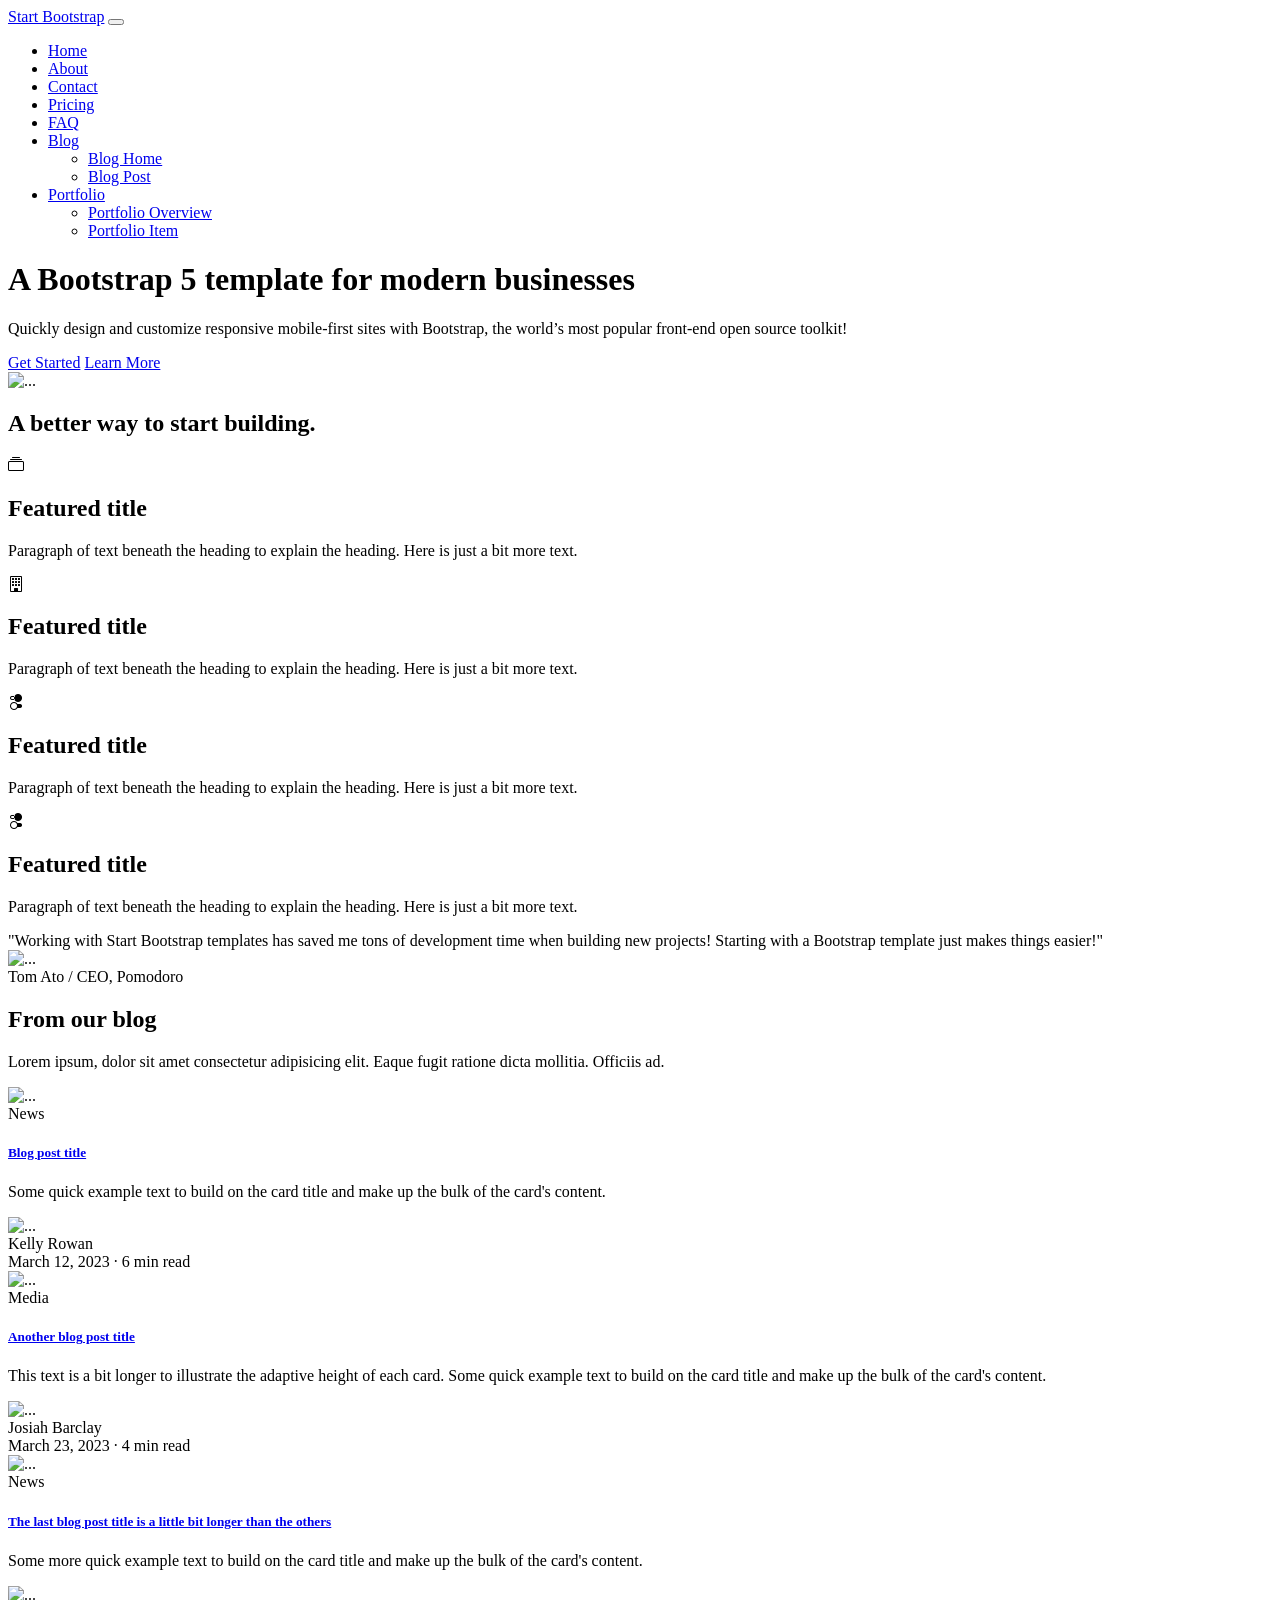
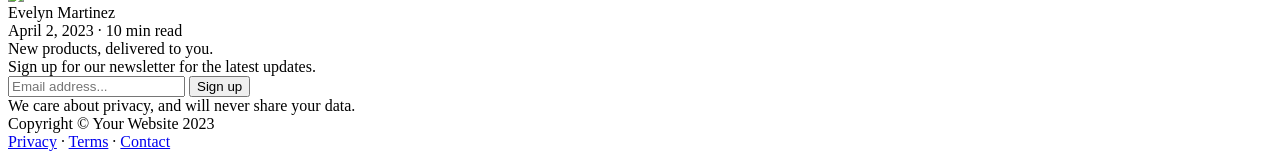
==== index.html @ 2d834e97 "Add files via upload" ====
<!DOCTYPE html>
<html lang="en">
    <head>
        <meta charset="utf-8" />
        <meta name="viewport" content="width=device-width, initial-scale=1, shrink-to-fit=no" />
        <meta name="description" content="" />
        <meta name="author" content="" />
        <title>Modern Business - Start Bootstrap Template</title>
        <!-- Favicon-->
        <link rel="icon" type="image/x-icon" href="assets/favicon.ico" />
        <!-- Bootstrap icons-->
        <link href="https://cdn.jsdelivr.net/npm/bootstrap-icons@1.5.0/font/bootstrap-icons.css" rel="stylesheet" />
        <!-- Core theme CSS (includes Bootstrap)-->
        <link href="css/styles.css" rel="stylesheet" />
    </head>
    <body class="d-flex flex-column h-100">
        <main class="flex-shrink-0">
            <!-- Navigation-->
            <nav class="navbar navbar-expand-lg navbar-dark bg-dark">
                <div class="container px-5">
                    <a class="navbar-brand" href="index.html">Start Bootstrap</a>
                    <button class="navbar-toggler" type="button" data-bs-toggle="collapse" data-bs-target="#navbarSupportedContent" aria-controls="navbarSupportedContent" aria-expanded="false" aria-label="Toggle navigation"><span class="navbar-toggler-icon"></span></button>
                    <div class="collapse navbar-collapse" id="navbarSupportedContent">
                        <ul class="navbar-nav ms-auto mb-2 mb-lg-0">
                            <li class="nav-item"><a class="nav-link" href="index.html">Home</a></li>
                            <li class="nav-item"><a class="nav-link" href="about.html">About</a></li>
                            <li class="nav-item"><a class="nav-link" href="contact.html">Contact</a></li>
                            <li class="nav-item"><a class="nav-link" href="pricing.html">Pricing</a></li>
                            <li class="nav-item"><a class="nav-link" href="faq.html">FAQ</a></li>
                            <li class="nav-item dropdown">
                                <a class="nav-link dropdown-toggle" id="navbarDropdownBlog" href="#" role="button" data-bs-toggle="dropdown" aria-expanded="false">Blog</a>
                                <ul class="dropdown-menu dropdown-menu-end" aria-labelledby="navbarDropdownBlog">
                                    <li><a class="dropdown-item" href="blog-home.html">Blog Home</a></li>
                                    <li><a class="dropdown-item" href="blog-post.html">Blog Post</a></li>
                                </ul>
                            </li>
                            <li class="nav-item dropdown">
                                <a class="nav-link dropdown-toggle" id="navbarDropdownPortfolio" href="#" role="button" data-bs-toggle="dropdown" aria-expanded="false">Portfolio</a>
                                <ul class="dropdown-menu dropdown-menu-end" aria-labelledby="navbarDropdownPortfolio">
                                    <li><a class="dropdown-item" href="portfolio-overview.html">Portfolio Overview</a></li>
                                    <li><a class="dropdown-item" href="portfolio-item.html">Portfolio Item</a></li>
                                </ul>
                            </li>
                        </ul>
                    </div>
                </div>
            </nav>
            <!-- Header-->
            <header class="bg-dark py-5">
                <div class="container px-5">
                    <div class="row gx-5 align-items-center justify-content-center">
                        <div class="col-lg-8 col-xl-7 col-xxl-6">
                            <div class="my-5 text-center text-xl-start">
                                <h1 class="display-5 fw-bolder text-white mb-2">A Bootstrap 5 template for modern businesses</h1>
                                <p class="lead fw-normal text-white-50 mb-4">Quickly design and customize responsive mobile-first sites with Bootstrap, the world’s most popular front-end open source toolkit!</p>
                                <div class="d-grid gap-3 d-sm-flex justify-content-sm-center justify-content-xl-start">
                                    <a class="btn btn-primary btn-lg px-4 me-sm-3" href="#features">Get Started</a>
                                    <a class="btn btn-outline-light btn-lg px-4" href="#!">Learn More</a>
                                </div>
                            </div>
                        </div>
                        <div class="col-xl-5 col-xxl-6 d-none d-xl-block text-center"><img class="img-fluid rounded-3 my-5" src="https://dummyimage.com/600x400/343a40/6c757d" alt="..." /></div>
                    </div>
                </div>
            </header>
            <!-- Features section-->
            <section class="py-5" id="features">
                <div class="container px-5 my-5">
                    <div class="row gx-5">
                        <div class="col-lg-4 mb-5 mb-lg-0"><h2 class="fw-bolder mb-0">A better way to start building.</h2></div>
                        <div class="col-lg-8">
                            <div class="row gx-5 row-cols-1 row-cols-md-2">
                                <div class="col mb-5 h-100">
                                    <div class="feature bg-primary bg-gradient text-white rounded-3 mb-3"><i class="bi bi-collection"></i></div>
                                    <h2 class="h5">Featured title</h2>
                                    <p class="mb-0">Paragraph of text beneath the heading to explain the heading. Here is just a bit more text.</p>
                                </div>
                                <div class="col mb-5 h-100">
                                    <div class="feature bg-primary bg-gradient text-white rounded-3 mb-3"><i class="bi bi-building"></i></div>
                                    <h2 class="h5">Featured title</h2>
                                    <p class="mb-0">Paragraph of text beneath the heading to explain the heading. Here is just a bit more text.</p>
                                </div>
                                <div class="col mb-5 mb-md-0 h-100">
                                    <div class="feature bg-primary bg-gradient text-white rounded-3 mb-3"><i class="bi bi-toggles2"></i></div>
                                    <h2 class="h5">Featured title</h2>
                                    <p class="mb-0">Paragraph of text beneath the heading to explain the heading. Here is just a bit more text.</p>
                                </div>
                                <div class="col h-100">
                                    <div class="feature bg-primary bg-gradient text-white rounded-3 mb-3"><i class="bi bi-toggles2"></i></div>
                                    <h2 class="h5">Featured title</h2>
                                    <p class="mb-0">Paragraph of text beneath the heading to explain the heading. Here is just a bit more text.</p>
                                </div>
                            </div>
                        </div>
                    </div>
                </div>
            </section>
            <!-- Testimonial section-->
            <div class="py-5 bg-light">
                <div class="container px-5 my-5">
                    <div class="row gx-5 justify-content-center">
                        <div class="col-lg-10 col-xl-7">
                            <div class="text-center">
                                <div class="fs-4 mb-4 fst-italic">"Working with Start Bootstrap templates has saved me tons of development time when building new projects! Starting with a Bootstrap template just makes things easier!"</div>
                                <div class="d-flex align-items-center justify-content-center">
                                    <img class="rounded-circle me-3" src="https://dummyimage.com/40x40/ced4da/6c757d" alt="..." />
                                    <div class="fw-bold">
                                        Tom Ato
                                        <span class="fw-bold text-primary mx-1">/</span>
                                        CEO, Pomodoro
                                    </div>
                                </div>
                            </div>
                        </div>
                    </div>
                </div>
            </div>
            <!-- Blog preview section-->
            <section class="py-5">
                <div class="container px-5 my-5">
                    <div class="row gx-5 justify-content-center">
                        <div class="col-lg-8 col-xl-6">
                            <div class="text-center">
                                <h2 class="fw-bolder">From our blog</h2>
                                <p class="lead fw-normal text-muted mb-5">Lorem ipsum, dolor sit amet consectetur adipisicing elit. Eaque fugit ratione dicta mollitia. Officiis ad.</p>
                            </div>
                        </div>
                    </div>
                    <div class="row gx-5">
                        <div class="col-lg-4 mb-5">
                            <div class="card h-100 shadow border-0">
                                <img class="card-img-top" src="https://dummyimage.com/600x350/ced4da/6c757d" alt="..." />
                                <div class="card-body p-4">
                                    <div class="badge bg-primary bg-gradient rounded-pill mb-2">News</div>
                                    <a class="text-decoration-none link-dark stretched-link" href="#!"><h5 class="card-title mb-3">Blog post title</h5></a>
                                    <p class="card-text mb-0">Some quick example text to build on the card title and make up the bulk of the card's content.</p>
                                </div>
                                <div class="card-footer p-4 pt-0 bg-transparent border-top-0">
                                    <div class="d-flex align-items-end justify-content-between">
                                        <div class="d-flex align-items-center">
                                            <img class="rounded-circle me-3" src="https://dummyimage.com/40x40/ced4da/6c757d" alt="..." />
                                            <div class="small">
                                                <div class="fw-bold">Kelly Rowan</div>
                                                <div class="text-muted">March 12, 2023 &middot; 6 min read</div>
                                            </div>
                                        </div>
                                    </div>
                                </div>
                            </div>
                        </div>
                        <div class="col-lg-4 mb-5">
                            <div class="card h-100 shadow border-0">
                                <img class="card-img-top" src="https://dummyimage.com/600x350/adb5bd/495057" alt="..." />
                                <div class="card-body p-4">
                                    <div class="badge bg-primary bg-gradient rounded-pill mb-2">Media</div>
                                    <a class="text-decoration-none link-dark stretched-link" href="#!"><h5 class="card-title mb-3">Another blog post title</h5></a>
                                    <p class="card-text mb-0">This text is a bit longer to illustrate the adaptive height of each card. Some quick example text to build on the card title and make up the bulk of the card's content.</p>
                                </div>
                                <div class="card-footer p-4 pt-0 bg-transparent border-top-0">
                                    <div class="d-flex align-items-end justify-content-between">
                                        <div class="d-flex align-items-center">
                                            <img class="rounded-circle me-3" src="https://dummyimage.com/40x40/ced4da/6c757d" alt="..." />
                                            <div class="small">
                                                <div class="fw-bold">Josiah Barclay</div>
                                                <div class="text-muted">March 23, 2023 &middot; 4 min read</div>
                                            </div>
                                        </div>
                                    </div>
                                </div>
                            </div>
                        </div>
                        <div class="col-lg-4 mb-5">
                            <div class="card h-100 shadow border-0">
                                <img class="card-img-top" src="https://dummyimage.com/600x350/6c757d/343a40" alt="..." />
                                <div class="card-body p-4">
                                    <div class="badge bg-primary bg-gradient rounded-pill mb-2">News</div>
                                    <a class="text-decoration-none link-dark stretched-link" href="#!"><h5 class="card-title mb-3">The last blog post title is a little bit longer than the others</h5></a>
                                    <p class="card-text mb-0">Some more quick example text to build on the card title and make up the bulk of the card's content.</p>
                                </div>
                                <div class="card-footer p-4 pt-0 bg-transparent border-top-0">
                                    <div class="d-flex align-items-end justify-content-between">
                                        <div class="d-flex align-items-center">
                                            <img class="rounded-circle me-3" src="https://dummyimage.com/40x40/ced4da/6c757d" alt="..." />
                                            <div class="small">
                                                <div class="fw-bold">Evelyn Martinez</div>
                                                <div class="text-muted">April 2, 2023 &middot; 10 min read</div>
                                            </div>
                                        </div>
                                    </div>
                                </div>
                            </div>
                        </div>
                    </div>
                    <!-- Call to action-->
                    <aside class="bg-primary bg-gradient rounded-3 p-4 p-sm-5 mt-5">
                        <div class="d-flex align-items-center justify-content-between flex-column flex-xl-row text-center text-xl-start">
                            <div class="mb-4 mb-xl-0">
                                <div class="fs-3 fw-bold text-white">New products, delivered to you.</div>
                                <div class="text-white-50">Sign up for our newsletter for the latest updates.</div>
                            </div>
                            <div class="ms-xl-4">
                                <div class="input-group mb-2">
                                    <input class="form-control" type="text" placeholder="Email address..." aria-label="Email address..." aria-describedby="button-newsletter" />
                                    <button class="btn btn-outline-light" id="button-newsletter" type="button">Sign up</button>
                                </div>
                                <div class="small text-white-50">We care about privacy, and will never share your data.</div>
                            </div>
                        </div>
                    </aside>
                </div>
            </section>
        </main>
        <!-- Footer-->
        <footer class="bg-dark py-4 mt-auto">
            <div class="container px-5">
                <div class="row align-items-center justify-content-between flex-column flex-sm-row">
                    <div class="col-auto"><div class="small m-0 text-white">Copyright &copy; Your Website 2023</div></div>
                    <div class="col-auto">
                        <a class="link-light small" href="#!">Privacy</a>
                        <span class="text-white mx-1">&middot;</span>
                        <a class="link-light small" href="#!">Terms</a>
                        <span class="text-white mx-1">&middot;</span>
                        <a class="link-light small" href="#!">Contact</a>
                    </div>
                </div>
            </div>
        </footer>
        <!-- Bootstrap core JS-->
        <script src="https://cdn.jsdelivr.net/npm/bootstrap@5.2.3/dist/js/bootstrap.bundle.min.js"></script>
        <!-- Core theme JS-->
        <script src="js/scripts.js"></script>
    </body>
</html>
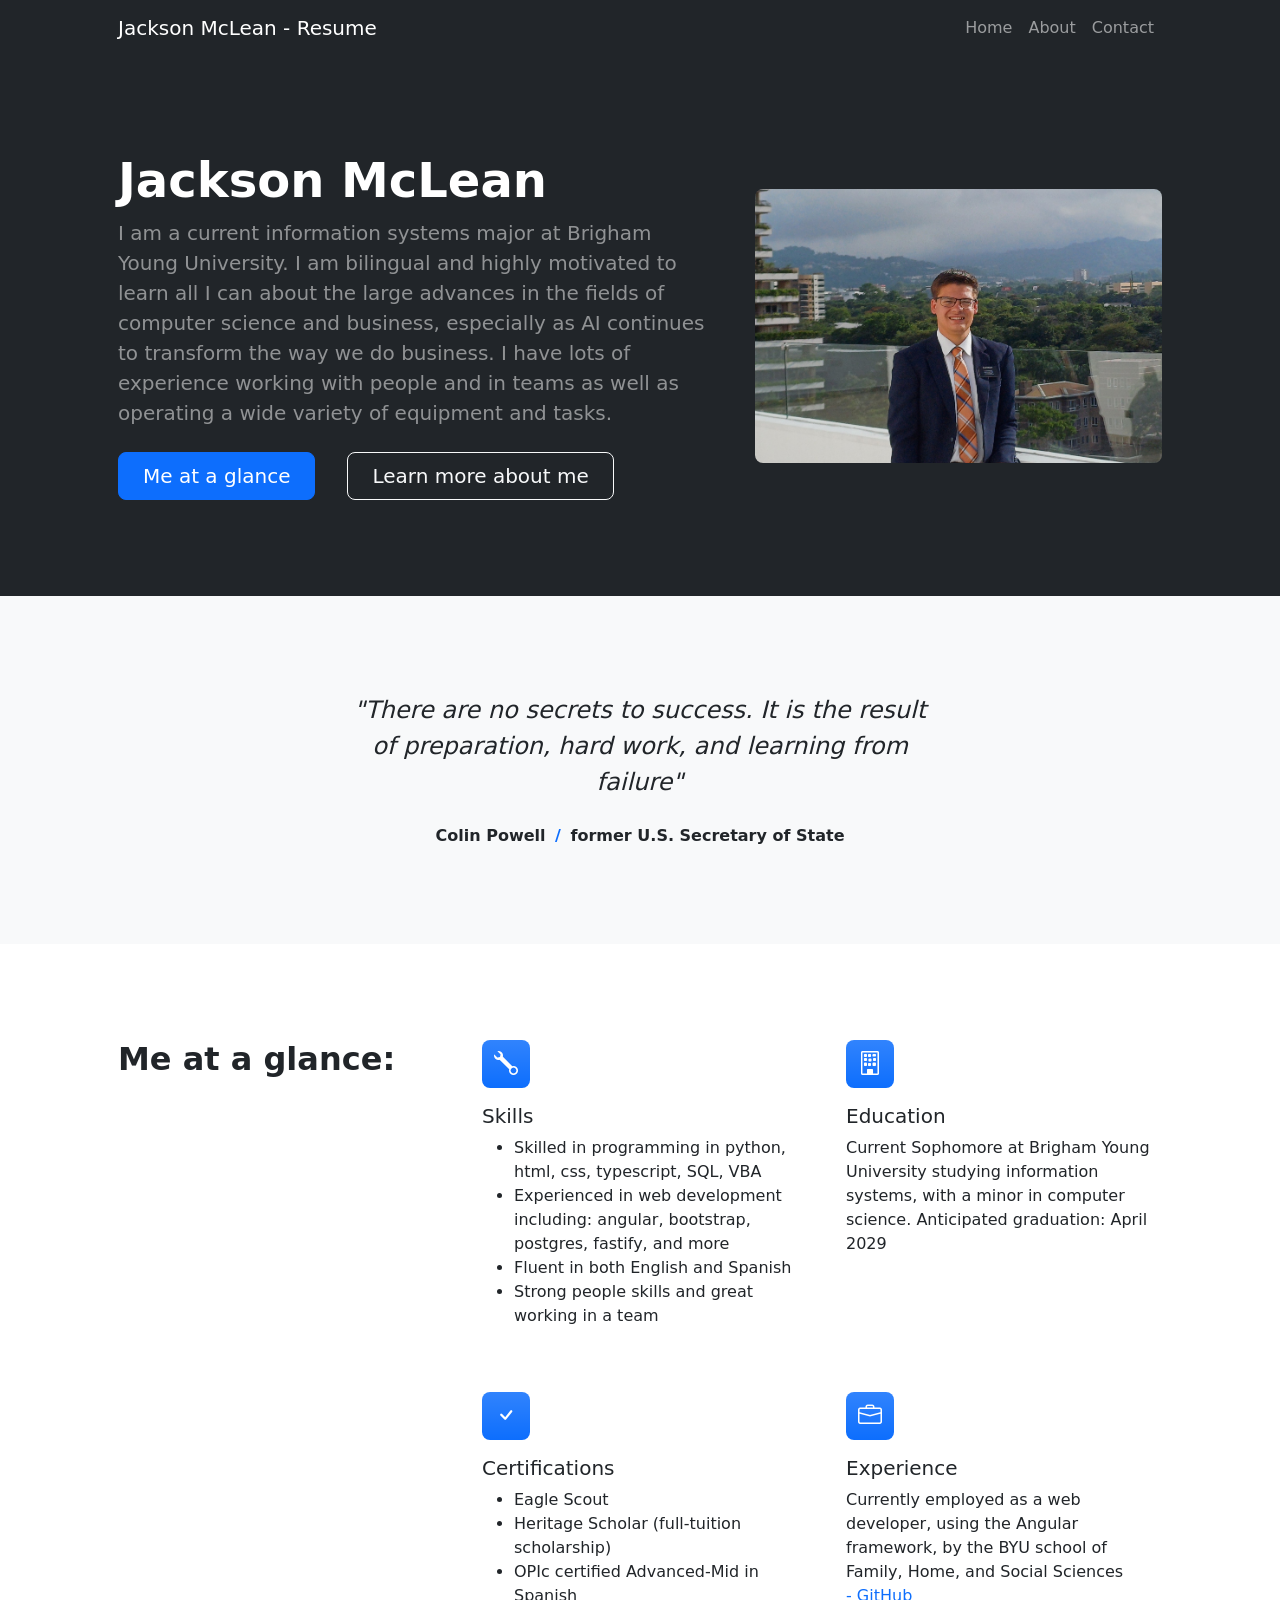
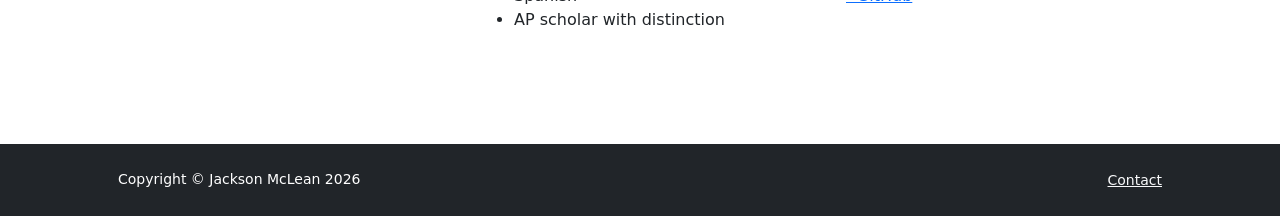
==== commit 9044f7ce: "feat: base resume made" ====
--- a/index.html
+++ b/index.html
@@ -5,7 +5,7 @@
         <meta name="viewport" content="width=device-width, initial-scale=1, shrink-to-fit=no" />
         <meta name="description" content="" />
         <meta name="author" content="" />
-        <title>Modern Business - Start Bootstrap Template</title>
+        <title>Jackson McLean - Resume</title>
         <!-- Favicon-->
         <link rel="icon" type="image/x-icon" href="assets/favicon.ico" />
         <!-- Bootstrap icons-->
@@ -18,29 +18,13 @@
             <!-- Navigation-->
             <nav class="navbar navbar-expand-lg navbar-dark bg-dark">
                 <div class="container px-5">
-                    <a class="navbar-brand" href="index.html">Start Bootstrap</a>
+                    <a class="navbar-brand" href="index.html">Jackson McLean - Resume</a>
                     <button class="navbar-toggler" type="button" data-bs-toggle="collapse" data-bs-target="#navbarSupportedContent" aria-controls="navbarSupportedContent" aria-expanded="false" aria-label="Toggle navigation"><span class="navbar-toggler-icon"></span></button>
                     <div class="collapse navbar-collapse" id="navbarSupportedContent">
                         <ul class="navbar-nav ms-auto mb-2 mb-lg-0">
                             <li class="nav-item"><a class="nav-link" href="index.html">Home</a></li>
                             <li class="nav-item"><a class="nav-link" href="about.html">About</a></li>
                             <li class="nav-item"><a class="nav-link" href="contact.html">Contact</a></li>
-                            <li class="nav-item"><a class="nav-link" href="pricing.html">Pricing</a></li>
-                            <li class="nav-item"><a class="nav-link" href="faq.html">FAQ</a></li>
-                            <li class="nav-item dropdown">
-                                <a class="nav-link dropdown-toggle" id="navbarDropdownBlog" href="#" role="button" data-bs-toggle="dropdown" aria-expanded="false">Blog</a>
-                                <ul class="dropdown-menu dropdown-menu-end" aria-labelledby="navbarDropdownBlog">
-                                    <li><a class="dropdown-item" href="blog-home.html">Blog Home</a></li>
-                                    <li><a class="dropdown-item" href="blog-post.html">Blog Post</a></li>
-                                </ul>
-                            </li>
-                            <li class="nav-item dropdown">
-                                <a class="nav-link dropdown-toggle" id="navbarDropdownPortfolio" href="#" role="button" data-bs-toggle="dropdown" aria-expanded="false">Portfolio</a>
-                                <ul class="dropdown-menu dropdown-menu-end" aria-labelledby="navbarDropdownPortfolio">
-                                    <li><a class="dropdown-item" href="portfolio-overview.html">Portfolio Overview</a></li>
-                                    <li><a class="dropdown-item" href="portfolio-item.html">Portfolio Item</a></li>
-                                </ul>
-                            </li>
                         </ul>
                     </div>
                 </div>
@@ -51,63 +35,31 @@
                     <div class="row gx-5 align-items-center justify-content-center">
                         <div class="col-lg-8 col-xl-7 col-xxl-6">
                             <div class="my-5 text-center text-xl-start">
-                                <h1 class="display-5 fw-bolder text-white mb-2">A Bootstrap 5 template for modern businesses</h1>
-                                <p class="lead fw-normal text-white-50 mb-4">Quickly design and customize responsive mobile-first sites with Bootstrap, the world’s most popular front-end open source toolkit!</p>
+                                <h1 class="display-5 fw-bolder text-white mb-2">Jackson McLean</h1>
+                                <p class="lead fw-normal text-white-50 mb-4">I am a current information systems major at Brigham Young University. I am bilingual and highly motivated to learn all I can about the large advances in the fields of computer science and business, especially as AI continues to transform the way we do business. I have lots of experience working with people and in teams as well as operating a wide variety of equipment and tasks.</p>
                                 <div class="d-grid gap-3 d-sm-flex justify-content-sm-center justify-content-xl-start">
-                                    <a class="btn btn-primary btn-lg px-4 me-sm-3" href="#features">Get Started</a>
-                                    <a class="btn btn-outline-light btn-lg px-4" href="#!">Learn More</a>
-                                </div>
-                            </div>
-                        </div>
-                        <div class="col-xl-5 col-xxl-6 d-none d-xl-block text-center"><img class="img-fluid rounded-3 my-5" src="https://dummyimage.com/600x400/343a40/6c757d" alt="..." /></div>
+                                    <a class="btn btn-primary btn-lg px-4 me-sm-3" href="#features">Me at a glance</a>
+                                    <a class="btn btn-outline-light btn-lg px-4" href="about.html">Learn more about me</a>
+                                </div>
+                            </div>
+                        </div>
+                        <div class="col-xl-5 col-xxl-6 d-none d-xl-block text-center"><img class="img-fluid rounded-3 my-5" src="assets/profile_pic.jpg" alt="profile pic" /></div>
                     </div>
                 </div>
             </header>
-            <!-- Features section-->
-            <section class="py-5" id="features">
-                <div class="container px-5 my-5">
-                    <div class="row gx-5">
-                        <div class="col-lg-4 mb-5 mb-lg-0"><h2 class="fw-bolder mb-0">A better way to start building.</h2></div>
-                        <div class="col-lg-8">
-                            <div class="row gx-5 row-cols-1 row-cols-md-2">
-                                <div class="col mb-5 h-100">
-                                    <div class="feature bg-primary bg-gradient text-white rounded-3 mb-3"><i class="bi bi-collection"></i></div>
-                                    <h2 class="h5">Featured title</h2>
-                                    <p class="mb-0">Paragraph of text beneath the heading to explain the heading. Here is just a bit more text.</p>
-                                </div>
-                                <div class="col mb-5 h-100">
-                                    <div class="feature bg-primary bg-gradient text-white rounded-3 mb-3"><i class="bi bi-building"></i></div>
-                                    <h2 class="h5">Featured title</h2>
-                                    <p class="mb-0">Paragraph of text beneath the heading to explain the heading. Here is just a bit more text.</p>
-                                </div>
-                                <div class="col mb-5 mb-md-0 h-100">
-                                    <div class="feature bg-primary bg-gradient text-white rounded-3 mb-3"><i class="bi bi-toggles2"></i></div>
-                                    <h2 class="h5">Featured title</h2>
-                                    <p class="mb-0">Paragraph of text beneath the heading to explain the heading. Here is just a bit more text.</p>
-                                </div>
-                                <div class="col h-100">
-                                    <div class="feature bg-primary bg-gradient text-white rounded-3 mb-3"><i class="bi bi-toggles2"></i></div>
-                                    <h2 class="h5">Featured title</h2>
-                                    <p class="mb-0">Paragraph of text beneath the heading to explain the heading. Here is just a bit more text.</p>
-                                </div>
-                            </div>
-                        </div>
-                    </div>
-                </div>
-            </section>
-            <!-- Testimonial section-->
+             <!-- Testimonial section-->
             <div class="py-5 bg-light">
                 <div class="container px-5 my-5">
                     <div class="row gx-5 justify-content-center">
                         <div class="col-lg-10 col-xl-7">
                             <div class="text-center">
-                                <div class="fs-4 mb-4 fst-italic">"Working with Start Bootstrap templates has saved me tons of development time when building new projects! Starting with a Bootstrap template just makes things easier!"</div>
+                                <div class="fs-4 mb-4 fst-italic">"There are no secrets to success. It is the result of preparation, hard work, and learning from failure"</div>
                                 <div class="d-flex align-items-center justify-content-center">
-                                    <img class="rounded-circle me-3" src="https://dummyimage.com/40x40/ced4da/6c757d" alt="..." />
+                                    <!-- <img class="rounded-circle me-3" src="https://dummyimage.com/40x40/ced4da/6c757d" alt="..." /> -->
                                     <div class="fw-bold">
-                                        Tom Ato
+                                        Colin Powell
                                         <span class="fw-bold text-primary mx-1">/</span>
-                                        CEO, Pomodoro
+                                        former U.S. Secretary of State
                                     </div>
                                 </div>
                             </div>
@@ -115,8 +67,52 @@
                     </div>
                 </div>
             </div>
+            <!-- Features section-->
+            <section class="py-5" id="features">
+                <div class="container px-5 my-5">
+                    <div class="row gx-5">
+                        <div class="col-lg-4 mb-5 mb-lg-0"><h2 class="fw-bolder mb-0">Me at a glance:</h2></div>
+                        <div class="col-lg-8">
+                            <div class="row gx-5 row-cols-1 row-cols-md-2">
+                                <div class="col mb-5 h-100">
+                                    <div class="feature bg-primary bg-gradient text-white rounded-3 mb-3"><i class="bi bi-wrench"></i></div>
+                                    <h2 class="h5">Skills</h2>
+                                    <!-- <p class="mb-0"></p> -->
+                                     <ul>
+                                        <li>Skilled in programming in python, html, css, typescript, SQL, VBA</li>
+                                        <li>Experienced in web development including: angular, bootstrap, postgres, fastify, and more</li>
+                                        <li>Fluent in both English and Spanish</li>
+                                        <li>Strong people skills and great working in a team</li>
+                                     </ul>
+                                </div>
+                                <div class="col mb-5 h-100">
+                                    <div class="feature bg-primary bg-gradient text-white rounded-3 mb-3"><i class="bi bi-building"></i></div>
+                                    <h2 class="h5">Education</h2>
+                                    <p class="mb-0">Current Sophomore at Brigham Young University studying information systems, with a minor in computer science. Anticipated graduation: April 2029</p>
+                                </div>
+                                <div class="col mb-5 mb-md-0 h-100">
+                                    <div class="feature bg-primary bg-gradient text-white rounded-3 mb-3"><i class="bi bi-check"></i></div>
+                                    <h2 class="h5">Certifications</h2>
+                                    <ul>
+                                        <li>Eagle Scout</li>
+                                        <li>Heritage Scholar (full-tuition scholarship)</li>
+                                        <li>OPIc certified Advanced-Mid in Spanish</li>
+                                        <li>AP scholar with distinction</li>
+                                    </ul>
+                                </div>
+                                <div class="col h-100">
+                                    <div class="feature bg-primary bg-gradient text-white rounded-3 mb-3"><i class="bi bi-briefcase"></i></div>
+                                    <h2 class="h5">Experience</h2>
+                                    <p class="mb-0">Currently employed as a web developer, using the Angular framework, by the BYU school of Family, Home, and Social Sciences</p>
+                                    <a href="https://github.com/jacksonmclean326">- GitHub</a>
+                                </div>
+                            </div>
+                        </div>
+                    </div>
+                </div>
+            </section>
             <!-- Blog preview section-->
-            <section class="py-5">
+            <!-- <section class="py-5">
                 <div class="container px-5 my-5">
                     <div class="row gx-5 justify-content-center">
                         <div class="col-lg-8 col-xl-6">
@@ -191,36 +187,20 @@
                             </div>
                         </div>
                     </div>
-                    <!-- Call to action-->
-                    <aside class="bg-primary bg-gradient rounded-3 p-4 p-sm-5 mt-5">
-                        <div class="d-flex align-items-center justify-content-between flex-column flex-xl-row text-center text-xl-start">
-                            <div class="mb-4 mb-xl-0">
-                                <div class="fs-3 fw-bold text-white">New products, delivered to you.</div>
-                                <div class="text-white-50">Sign up for our newsletter for the latest updates.</div>
-                            </div>
-                            <div class="ms-xl-4">
-                                <div class="input-group mb-2">
-                                    <input class="form-control" type="text" placeholder="Email address..." aria-label="Email address..." aria-describedby="button-newsletter" />
-                                    <button class="btn btn-outline-light" id="button-newsletter" type="button">Sign up</button>
-                                </div>
-                                <div class="small text-white-50">We care about privacy, and will never share your data.</div>
-                            </div>
-                        </div>
-                    </aside>
-                </div>
-            </section>
+                </div>
+            </section> -->
         </main>
         <!-- Footer-->
         <footer class="bg-dark py-4 mt-auto">
             <div class="container px-5">
                 <div class="row align-items-center justify-content-between flex-column flex-sm-row">
-                    <div class="col-auto"><div class="small m-0 text-white">Copyright &copy; Your Website 2023</div></div>
+                    <div class="col-auto"><div class="small m-0 text-white">Copyright &copy; Jackson McLean 2026</div></div>
                     <div class="col-auto">
-                        <a class="link-light small" href="#!">Privacy</a>
+                        <!-- <a class="link-light small" href="#!">Privacy</a>
                         <span class="text-white mx-1">&middot;</span>
                         <a class="link-light small" href="#!">Terms</a>
-                        <span class="text-white mx-1">&middot;</span>
-                        <a class="link-light small" href="#!">Contact</a>
+                        <span class="text-white mx-1">&middot;</span> -->
+                        <a class="link-light small" href="contact.html">Contact</a>
                     </div>
                 </div>
             </div>
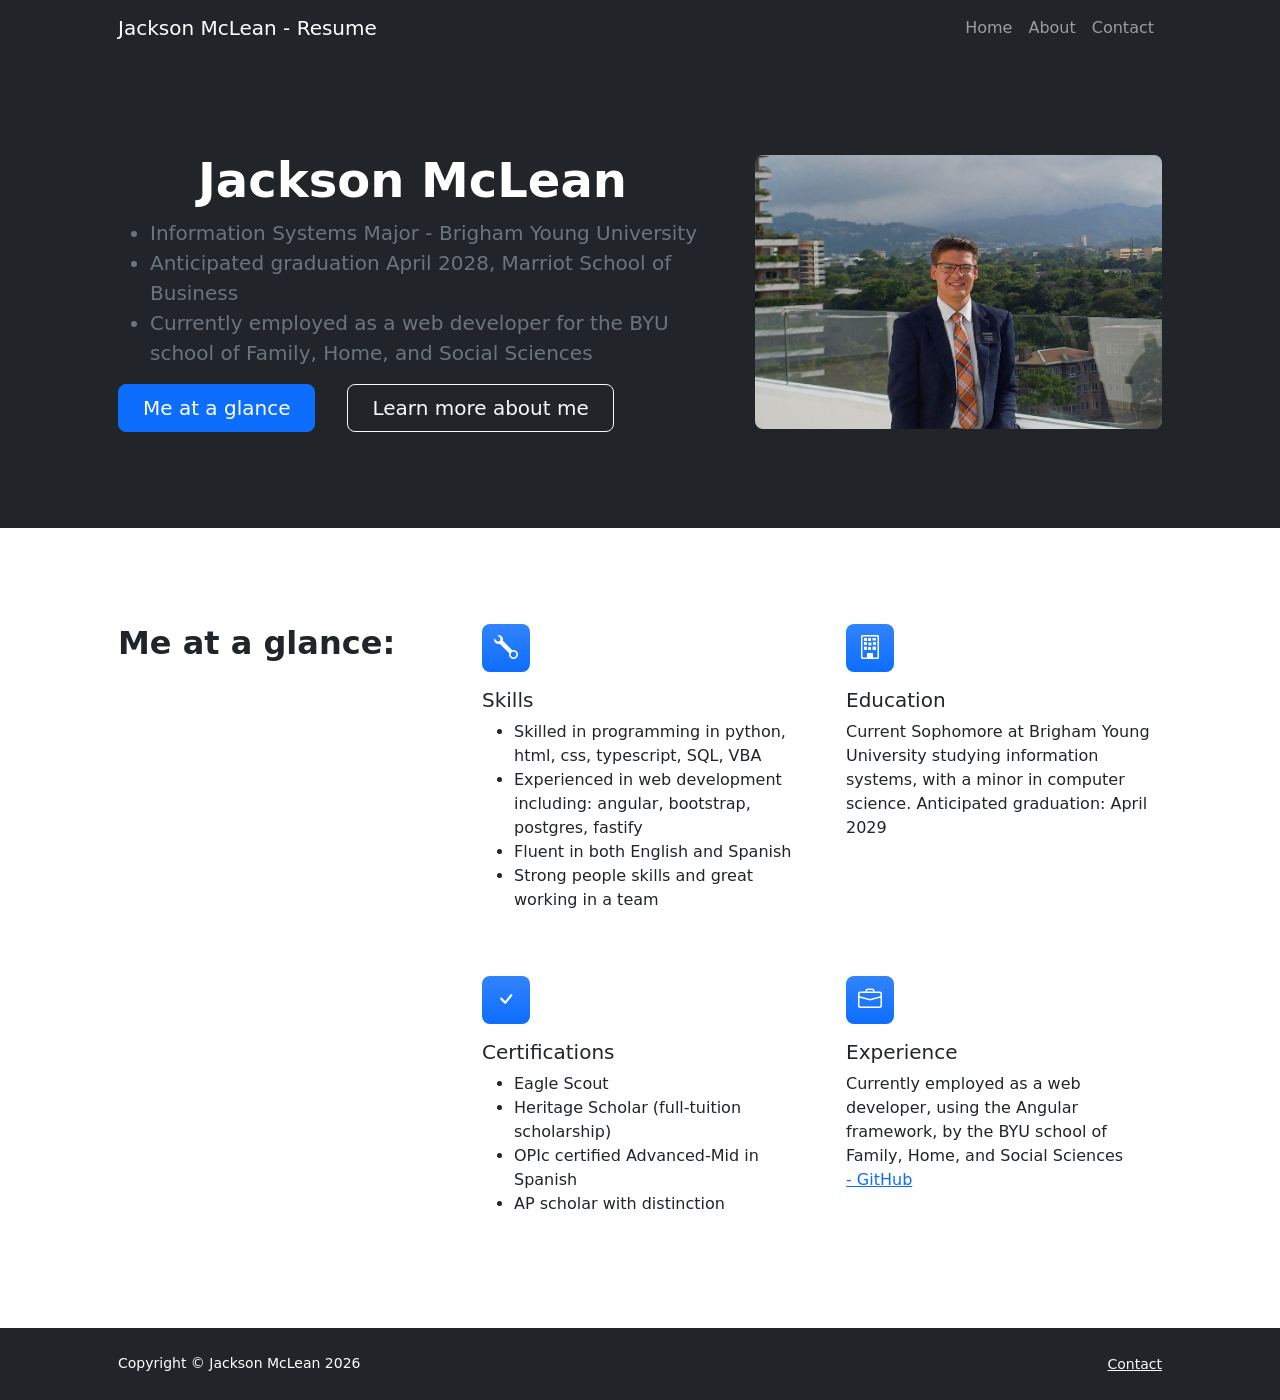
==== commit 65331884: "good enough for now" ====
--- a/index.html
+++ b/index.html
@@ -1,118 +1,206 @@
-<!DOCTYPE html>
+<!doctype html>
 <html lang="en">
-    <head>
-        <meta charset="utf-8" />
-        <meta name="viewport" content="width=device-width, initial-scale=1, shrink-to-fit=no" />
-        <meta name="description" content="" />
-        <meta name="author" content="" />
-        <title>Jackson McLean - Resume</title>
-        <!-- Favicon-->
-        <link rel="icon" type="image/x-icon" href="assets/favicon.ico" />
-        <!-- Bootstrap icons-->
-        <link href="https://cdn.jsdelivr.net/npm/bootstrap-icons@1.5.0/font/bootstrap-icons.css" rel="stylesheet" />
-        <!-- Core theme CSS (includes Bootstrap)-->
-        <link href="css/styles.css" rel="stylesheet" />
-    </head>
-    <body class="d-flex flex-column h-100">
-        <main class="flex-shrink-0">
-            <!-- Navigation-->
-            <nav class="navbar navbar-expand-lg navbar-dark bg-dark">
-                <div class="container px-5">
-                    <a class="navbar-brand" href="index.html">Jackson McLean - Resume</a>
-                    <button class="navbar-toggler" type="button" data-bs-toggle="collapse" data-bs-target="#navbarSupportedContent" aria-controls="navbarSupportedContent" aria-expanded="false" aria-label="Toggle navigation"><span class="navbar-toggler-icon"></span></button>
-                    <div class="collapse navbar-collapse" id="navbarSupportedContent">
-                        <ul class="navbar-nav ms-auto mb-2 mb-lg-0">
-                            <li class="nav-item"><a class="nav-link" href="index.html">Home</a></li>
-                            <li class="nav-item"><a class="nav-link" href="about.html">About</a></li>
-                            <li class="nav-item"><a class="nav-link" href="contact.html">Contact</a></li>
-                        </ul>
-                    </div>
-                </div>
-            </nav>
-            <!-- Header-->
-            <header class="bg-dark py-5">
-                <div class="container px-5">
-                    <div class="row gx-5 align-items-center justify-content-center">
-                        <div class="col-lg-8 col-xl-7 col-xxl-6">
-                            <div class="my-5 text-center text-xl-start">
-                                <h1 class="display-5 fw-bolder text-white mb-2">Jackson McLean</h1>
-                                <p class="lead fw-normal text-white-50 mb-4">I am a current information systems major at Brigham Young University. I am bilingual and highly motivated to learn all I can about the large advances in the fields of computer science and business, especially as AI continues to transform the way we do business. I have lots of experience working with people and in teams as well as operating a wide variety of equipment and tasks.</p>
-                                <div class="d-grid gap-3 d-sm-flex justify-content-sm-center justify-content-xl-start">
-                                    <a class="btn btn-primary btn-lg px-4 me-sm-3" href="#features">Me at a glance</a>
-                                    <a class="btn btn-outline-light btn-lg px-4" href="about.html">Learn more about me</a>
-                                </div>
-                            </div>
-                        </div>
-                        <div class="col-xl-5 col-xxl-6 d-none d-xl-block text-center"><img class="img-fluid rounded-3 my-5" src="assets/profile_pic.jpg" alt="profile pic" /></div>
-                    </div>
-                </div>
-            </header>
-             <!-- Testimonial section-->
-            <div class="py-5 bg-light">
-                <div class="container px-5 my-5">
-                    <div class="row gx-5 justify-content-center">
-                        <div class="col-lg-10 col-xl-7">
-                            <div class="text-center">
-                                <div class="fs-4 mb-4 fst-italic">"There are no secrets to success. It is the result of preparation, hard work, and learning from failure"</div>
-                                <div class="d-flex align-items-center justify-content-center">
-                                    <!-- <img class="rounded-circle me-3" src="https://dummyimage.com/40x40/ced4da/6c757d" alt="..." /> -->
-                                    <div class="fw-bold">
-                                        Colin Powell
-                                        <span class="fw-bold text-primary mx-1">/</span>
-                                        former U.S. Secretary of State
-                                    </div>
-                                </div>
-                            </div>
-                        </div>
-                    </div>
-                </div>
-            </div>
-            <!-- Features section-->
-            <section class="py-5" id="features">
-                <div class="container px-5 my-5">
-                    <div class="row gx-5">
-                        <div class="col-lg-4 mb-5 mb-lg-0"><h2 class="fw-bolder mb-0">Me at a glance:</h2></div>
-                        <div class="col-lg-8">
-                            <div class="row gx-5 row-cols-1 row-cols-md-2">
-                                <div class="col mb-5 h-100">
-                                    <div class="feature bg-primary bg-gradient text-white rounded-3 mb-3"><i class="bi bi-wrench"></i></div>
-                                    <h2 class="h5">Skills</h2>
-                                    <!-- <p class="mb-0"></p> -->
-                                     <ul>
-                                        <li>Skilled in programming in python, html, css, typescript, SQL, VBA</li>
-                                        <li>Experienced in web development including: angular, bootstrap, postgres, fastify, and more</li>
-                                        <li>Fluent in both English and Spanish</li>
-                                        <li>Strong people skills and great working in a team</li>
-                                     </ul>
-                                </div>
-                                <div class="col mb-5 h-100">
-                                    <div class="feature bg-primary bg-gradient text-white rounded-3 mb-3"><i class="bi bi-building"></i></div>
-                                    <h2 class="h5">Education</h2>
-                                    <p class="mb-0">Current Sophomore at Brigham Young University studying information systems, with a minor in computer science. Anticipated graduation: April 2029</p>
-                                </div>
-                                <div class="col mb-5 mb-md-0 h-100">
-                                    <div class="feature bg-primary bg-gradient text-white rounded-3 mb-3"><i class="bi bi-check"></i></div>
-                                    <h2 class="h5">Certifications</h2>
-                                    <ul>
-                                        <li>Eagle Scout</li>
-                                        <li>Heritage Scholar (full-tuition scholarship)</li>
-                                        <li>OPIc certified Advanced-Mid in Spanish</li>
-                                        <li>AP scholar with distinction</li>
-                                    </ul>
-                                </div>
-                                <div class="col h-100">
-                                    <div class="feature bg-primary bg-gradient text-white rounded-3 mb-3"><i class="bi bi-briefcase"></i></div>
-                                    <h2 class="h5">Experience</h2>
-                                    <p class="mb-0">Currently employed as a web developer, using the Angular framework, by the BYU school of Family, Home, and Social Sciences</p>
-                                    <a href="https://github.com/jacksonmclean326">- GitHub</a>
-                                </div>
-                            </div>
-                        </div>
-                    </div>
-                </div>
-            </section>
-            <!-- Blog preview section-->
-            <!-- <section class="py-5">
+  <head>
+    <meta charset="utf-8" />
+    <meta
+      name="viewport"
+      content="width=device-width, initial-scale=1, shrink-to-fit=no"
+    />
+    <meta name="description" content="" />
+    <meta name="author" content="" />
+    <title>Jackson McLean - Resume</title>
+    <!-- Favicon-->
+    <link rel="icon" type="image/x-icon" href="assets/favicon.ico" />
+    <!-- Bootstrap icons-->
+    <link
+      href="https://cdn.jsdelivr.net/npm/bootstrap-icons@1.5.0/font/bootstrap-icons.css"
+      rel="stylesheet"
+    />
+    <!-- Core theme CSS (includes Bootstrap)-->
+    <link href="css/styles.css" rel="stylesheet" />
+  </head>
+  <body class="d-flex flex-column h-100">
+    <main class="flex-shrink-0">
+      <!-- Navigation-->
+      <nav class="navbar navbar-expand-lg navbar-dark bg-dark">
+        <div class="container px-5">
+          <a class="navbar-brand" href="index.html">Jackson McLean - Resume</a>
+          <button
+            class="navbar-toggler"
+            type="button"
+            data-bs-toggle="collapse"
+            data-bs-target="#navbarSupportedContent"
+            aria-controls="navbarSupportedContent"
+            aria-expanded="false"
+            aria-label="Toggle navigation"
+          >
+            <span class="navbar-toggler-icon"></span>
+          </button>
+          <div class="collapse navbar-collapse" id="navbarSupportedContent">
+            <ul class="navbar-nav ms-auto mb-2 mb-lg-0">
+              <li class="nav-item">
+                <a class="nav-link" href="index.html">Home</a>
+              </li>
+              <li class="nav-item">
+                <a class="nav-link" href="about.html">About</a>
+              </li>
+              <li class="nav-item">
+                <a class="nav-link" href="contact.html">Contact</a>
+              </li>
+            </ul>
+          </div>
+        </div>
+      </nav>
+      <!-- Header-->
+      <header class="bg-dark py-5">
+        <div class="container px-5">
+          <div class="row gx-5 align-items-center justify-content-center">
+            <div class="col-lg-8 col-xl-7 col-xxl-6">
+              <div class="my-5 text-start text-xl-start">
+                <h1 class="display-5 fw-bolder text-white mb-2 text-center">
+                  Jackson McLean
+                </h1>
+                <ul>
+                  <li class="lead fw-normal text-muted mb-0">
+                    Information Systems Major - Brigham Young University
+                  </li>
+                  <li class="lead fw-normal text-muted mb-0">
+                    Anticipated graduation April 2028, Marriot School of
+                    Business
+                  </li>
+                  <li class="lead fw-normal text-muted mb-0">
+                    Currently employed as a web developer for the BYU school of
+                    Family, Home, and Social Sciences
+                  </li>
+                  <!-- <li class="lead fw-normal text-muted mb-0">
+                    Current GPA: 4.0
+                  </li> -->
+                </ul>
+                <div
+                  class="d-grid gap-3 d-sm-flex justify-content-sm-center justify-content-xl-start"
+                >
+                  <a
+                    class="btn btn-primary btn-lg px-4 me-sm-3"
+                    href="#features"
+                    >Me at a glance</a
+                  >
+                  <a class="btn btn-outline-light btn-lg px-4" href="about.html"
+                    >Learn more about me</a
+                  >
+                </div>
+              </div>
+            </div>
+            <div class="col-xl-5 col-xxl-6 d-none d-xl-block text-center">
+              <img
+                class="img-fluid rounded-3 my-5"
+                src="assets/profile_pic.jpg"
+                alt="profile pic"
+              />
+            </div>
+          </div>
+        </div>
+      </header>
+      <!-- Testimonial section-->
+      <!-- <div class="py-5 bg-light">
+        <div class="container px-5 my-5">
+          <div class="row gx-5 justify-content-center">
+            <div class="col-lg-10 col-xl-7">
+              <div class="text-center">
+                <div class="fs-4 mb-4 fst-italic">
+                  "There are no secrets to success. It is the result of
+                  preparation, hard work, and learning from failure"
+                </div>
+                <div class="d-flex align-items-center justify-content-center">
+                  <img class="rounded-circle me-3" src="https://dummyimage.com/40x40/ced4da/6c757d" alt="..." />
+                  <div class="fw-bold">
+                    Colin Powell
+                    <span class="fw-bold text-primary mx-1">/</span>
+                    former U.S. Secretary of State
+                  </div>
+                </div>
+              </div>
+            </div>
+          </div>
+        </div>
+      </div> -->
+      <!-- Features section-->
+      <section class="py-5" id="features">
+        <div class="container px-5 my-5">
+          <div class="row gx-5">
+            <div class="col-lg-4 mb-5 mb-lg-0">
+              <h2 class="fw-bolder mb-0">Me at a glance:</h2>
+            </div>
+            <div class="col-lg-8">
+              <div class="row gx-5 row-cols-1 row-cols-md-2">
+                <div class="col mb-5 h-100">
+                  <div
+                    class="feature bg-primary bg-gradient text-white rounded-3 mb-3"
+                  >
+                    <i class="bi bi-wrench"></i>
+                  </div>
+                  <h2 class="h5">Skills</h2>
+                  <!-- <p class="mb-0"></p> -->
+                  <ul>
+                    <li>
+                      Skilled in programming in python, html, css, typescript,
+                      SQL, VBA
+                    </li>
+                    <li>
+                      Experienced in web development including: angular,
+                      bootstrap, postgres, fastify
+                    </li>
+                    <li>Fluent in both English and Spanish</li>
+                    <li>Strong people skills and great working in a team</li>
+                  </ul>
+                </div>
+                <div class="col mb-5 h-100">
+                  <div
+                    class="feature bg-primary bg-gradient text-white rounded-3 mb-3"
+                  >
+                    <i class="bi bi-building"></i>
+                  </div>
+                  <h2 class="h5">Education</h2>
+                  <p class="mb-0">
+                    Current Sophomore at Brigham Young University studying
+                    information systems, with a minor in computer science.
+                    Anticipated graduation: April 2029
+                  </p>
+                </div>
+                <div class="col mb-5 mb-md-0 h-100">
+                  <div
+                    class="feature bg-primary bg-gradient text-white rounded-3 mb-3"
+                  >
+                    <i class="bi bi-check"></i>
+                  </div>
+                  <h2 class="h5">Certifications</h2>
+                  <ul>
+                    <li>Eagle Scout</li>
+                    <li>Heritage Scholar (full-tuition scholarship)</li>
+                    <li>OPIc certified Advanced-Mid in Spanish</li>
+                    <li>AP scholar with distinction</li>
+                  </ul>
+                </div>
+                <div class="col h-100">
+                  <div
+                    class="feature bg-primary bg-gradient text-white rounded-3 mb-3"
+                  >
+                    <i class="bi bi-briefcase"></i>
+                  </div>
+                  <h2 class="h5">Experience</h2>
+                  <p class="mb-0">
+                    Currently employed as a web developer, using the Angular
+                    framework, by the BYU school of Family, Home, and Social
+                    Sciences
+                  </p>
+                  <a href="https://github.com/jacksonmclean326">- GitHub</a>
+                </div>
+              </div>
+            </div>
+          </div>
+        </div>
+      </section>
+      <!-- Blog preview section-->
+      <!-- <section class="py-5">
                 <div class="container px-5 my-5">
                     <div class="row gx-5 justify-content-center">
                         <div class="col-lg-8 col-xl-6">
@@ -189,25 +277,31 @@
                     </div>
                 </div>
             </section> -->
-        </main>
-        <!-- Footer-->
-        <footer class="bg-dark py-4 mt-auto">
-            <div class="container px-5">
-                <div class="row align-items-center justify-content-between flex-column flex-sm-row">
-                    <div class="col-auto"><div class="small m-0 text-white">Copyright &copy; Jackson McLean 2026</div></div>
-                    <div class="col-auto">
-                        <!-- <a class="link-light small" href="#!">Privacy</a>
+    </main>
+    <!-- Footer-->
+    <footer class="bg-dark py-4 mt-auto">
+      <div class="container px-5">
+        <div
+          class="row align-items-center justify-content-between flex-column flex-sm-row"
+        >
+          <div class="col-auto">
+            <div class="small m-0 text-white">
+              Copyright &copy; Jackson McLean 2026
+            </div>
+          </div>
+          <div class="col-auto">
+            <!-- <a class="link-light small" href="#!">Privacy</a>
                         <span class="text-white mx-1">&middot;</span>
                         <a class="link-light small" href="#!">Terms</a>
                         <span class="text-white mx-1">&middot;</span> -->
-                        <a class="link-light small" href="contact.html">Contact</a>
-                    </div>
-                </div>
-            </div>
-        </footer>
-        <!-- Bootstrap core JS-->
-        <script src="https://cdn.jsdelivr.net/npm/bootstrap@5.2.3/dist/js/bootstrap.bundle.min.js"></script>
-        <!-- Core theme JS-->
-        <script src="js/scripts.js"></script>
-    </body>
+            <a class="link-light small" href="contact.html">Contact</a>
+          </div>
+        </div>
+      </div>
+    </footer>
+    <!-- Bootstrap core JS-->
+    <script src="https://cdn.jsdelivr.net/npm/bootstrap@5.2.3/dist/js/bootstrap.bundle.min.js"></script>
+    <!-- Core theme JS-->
+    <script src="js/scripts.js"></script>
+  </body>
 </html>
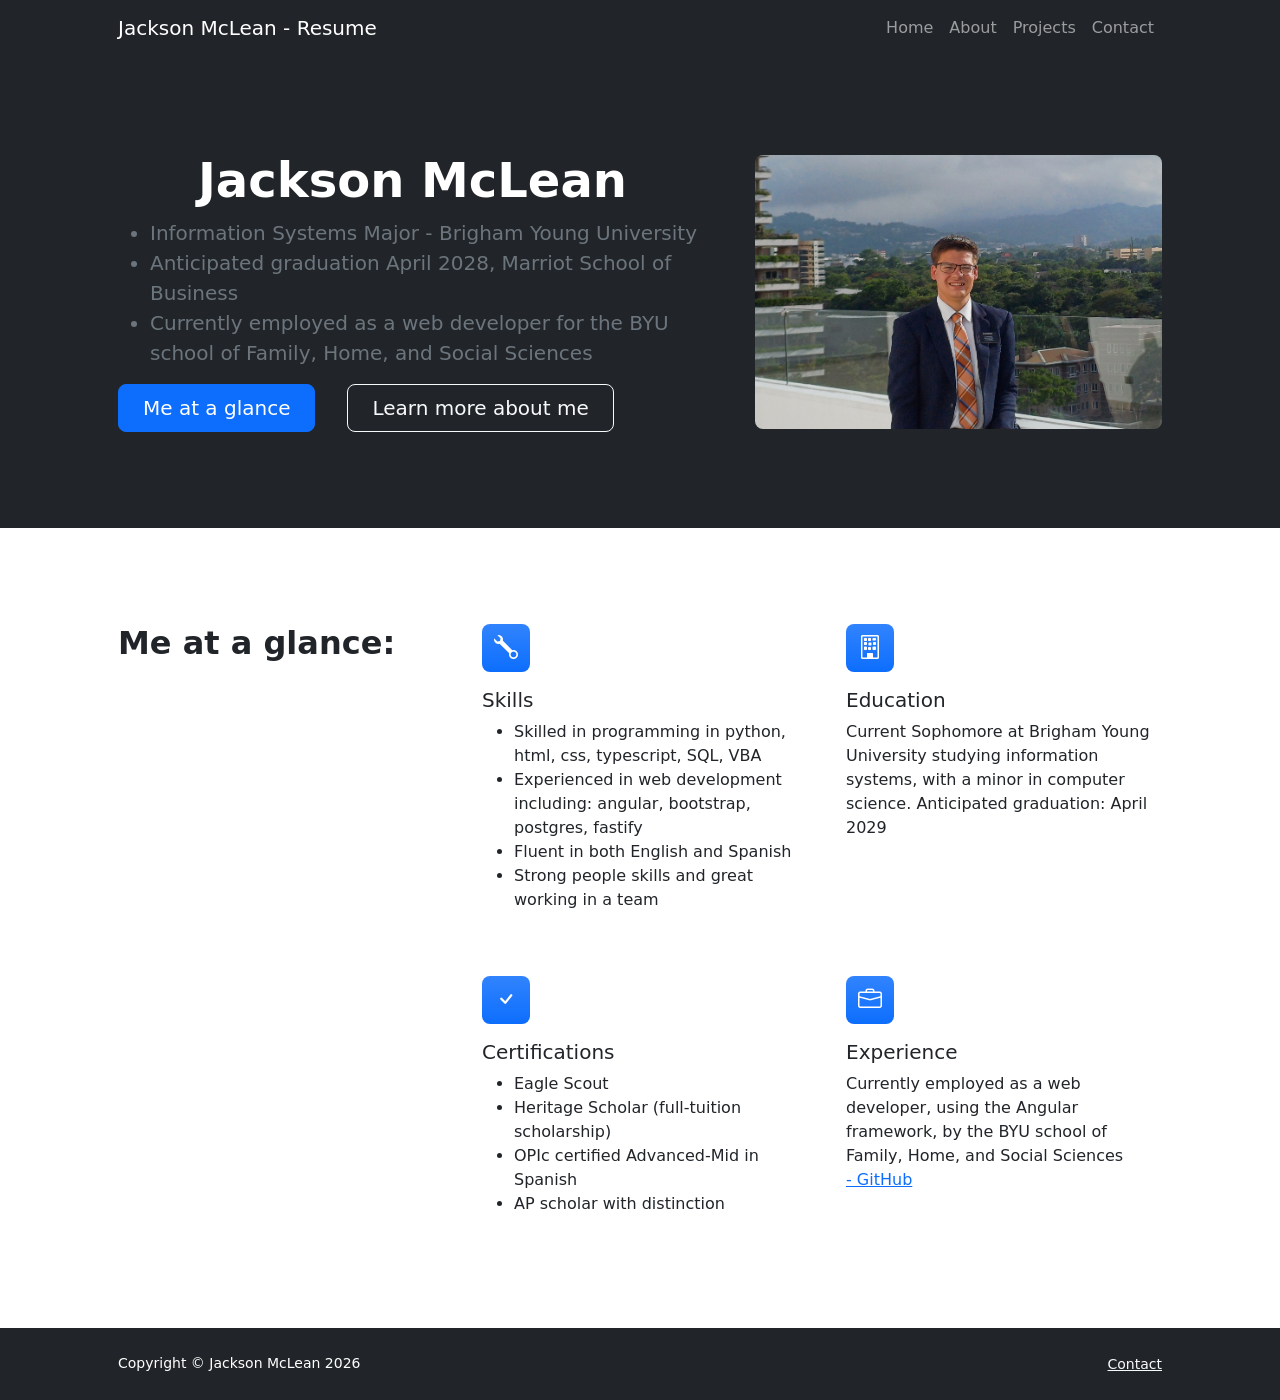
==== commit c2052886: "feat: new page: projects" ====
--- a/index.html
+++ b/index.html
@@ -45,6 +45,9 @@
                 <a class="nav-link" href="about.html">About</a>
               </li>
               <li class="nav-item">
+                <a class="nav-link" href="projects.html">Projects</a>
+              </li>
+              <li class="nav-item">
                 <a class="nav-link" href="contact.html">Contact</a>
               </li>
             </ul>
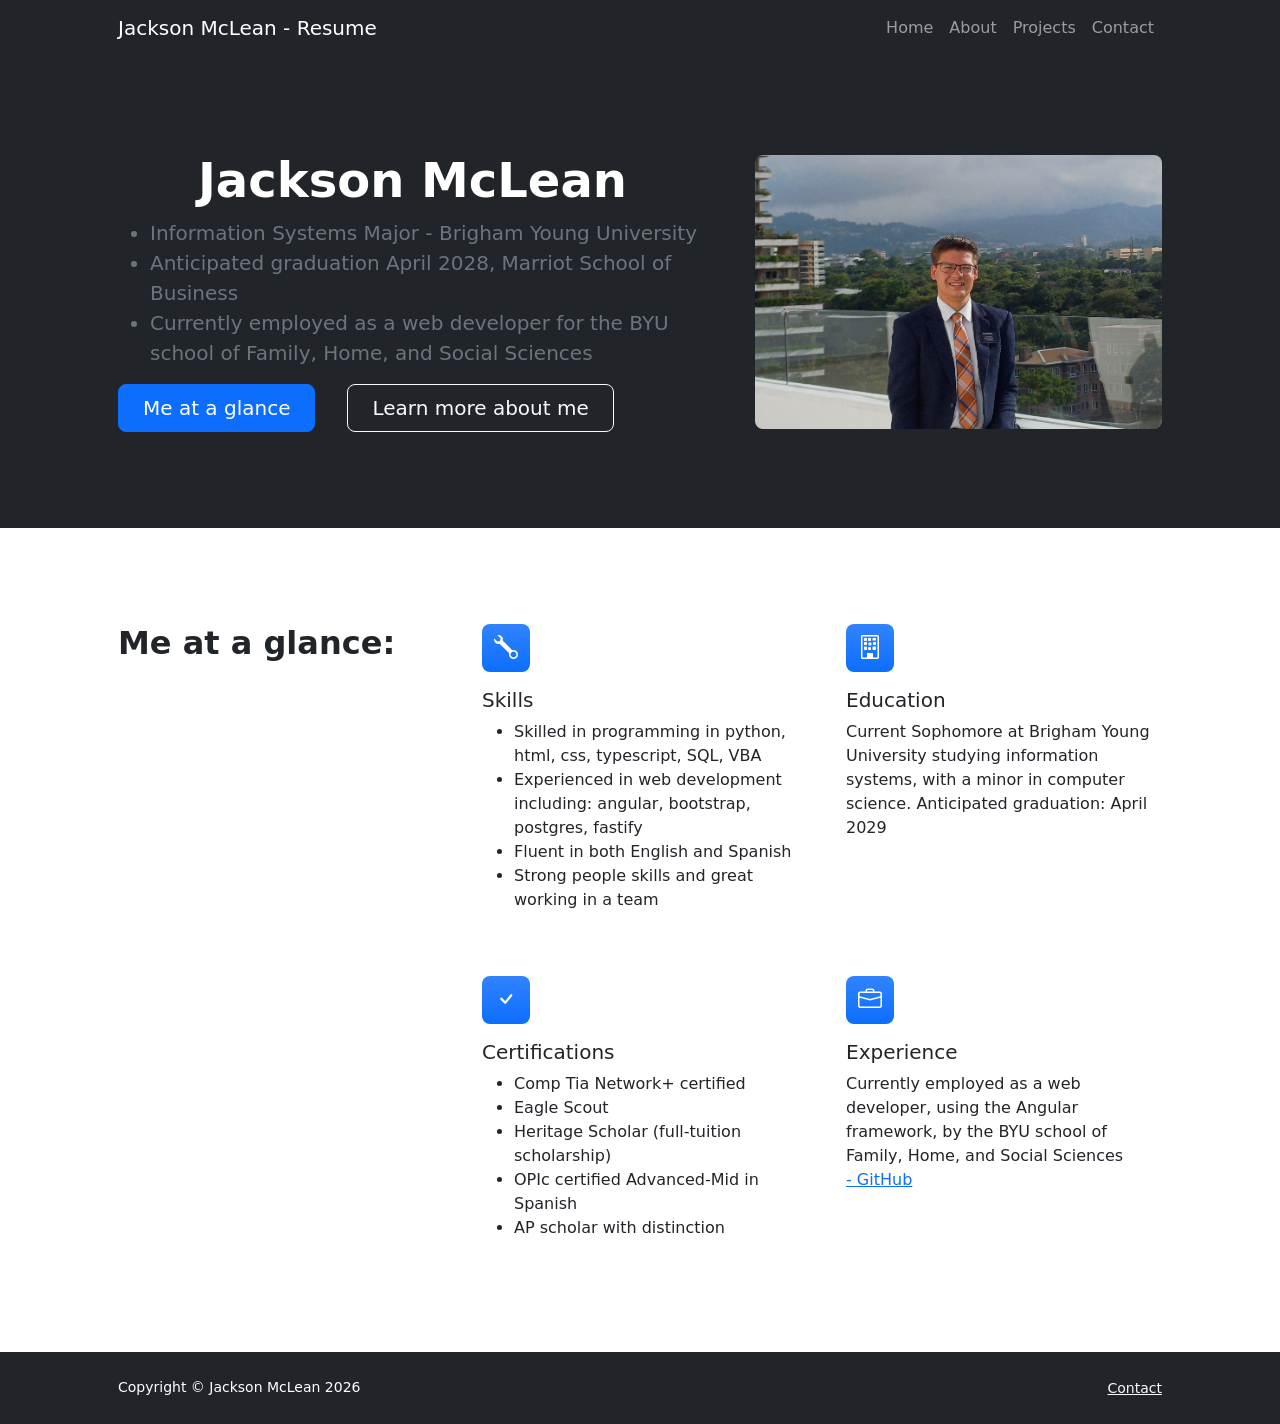
==== commit 7e1027b9: "addednetwork+ cert" ====
--- a/index.html
+++ b/index.html
@@ -177,6 +177,7 @@
                   </div>
                   <h2 class="h5">Certifications</h2>
                   <ul>
+                    <li>Comp Tia Network+ certified</li>
                     <li>Eagle Scout</li>
                     <li>Heritage Scholar (full-tuition scholarship)</li>
                     <li>OPIc certified Advanced-Mid in Spanish</li>
